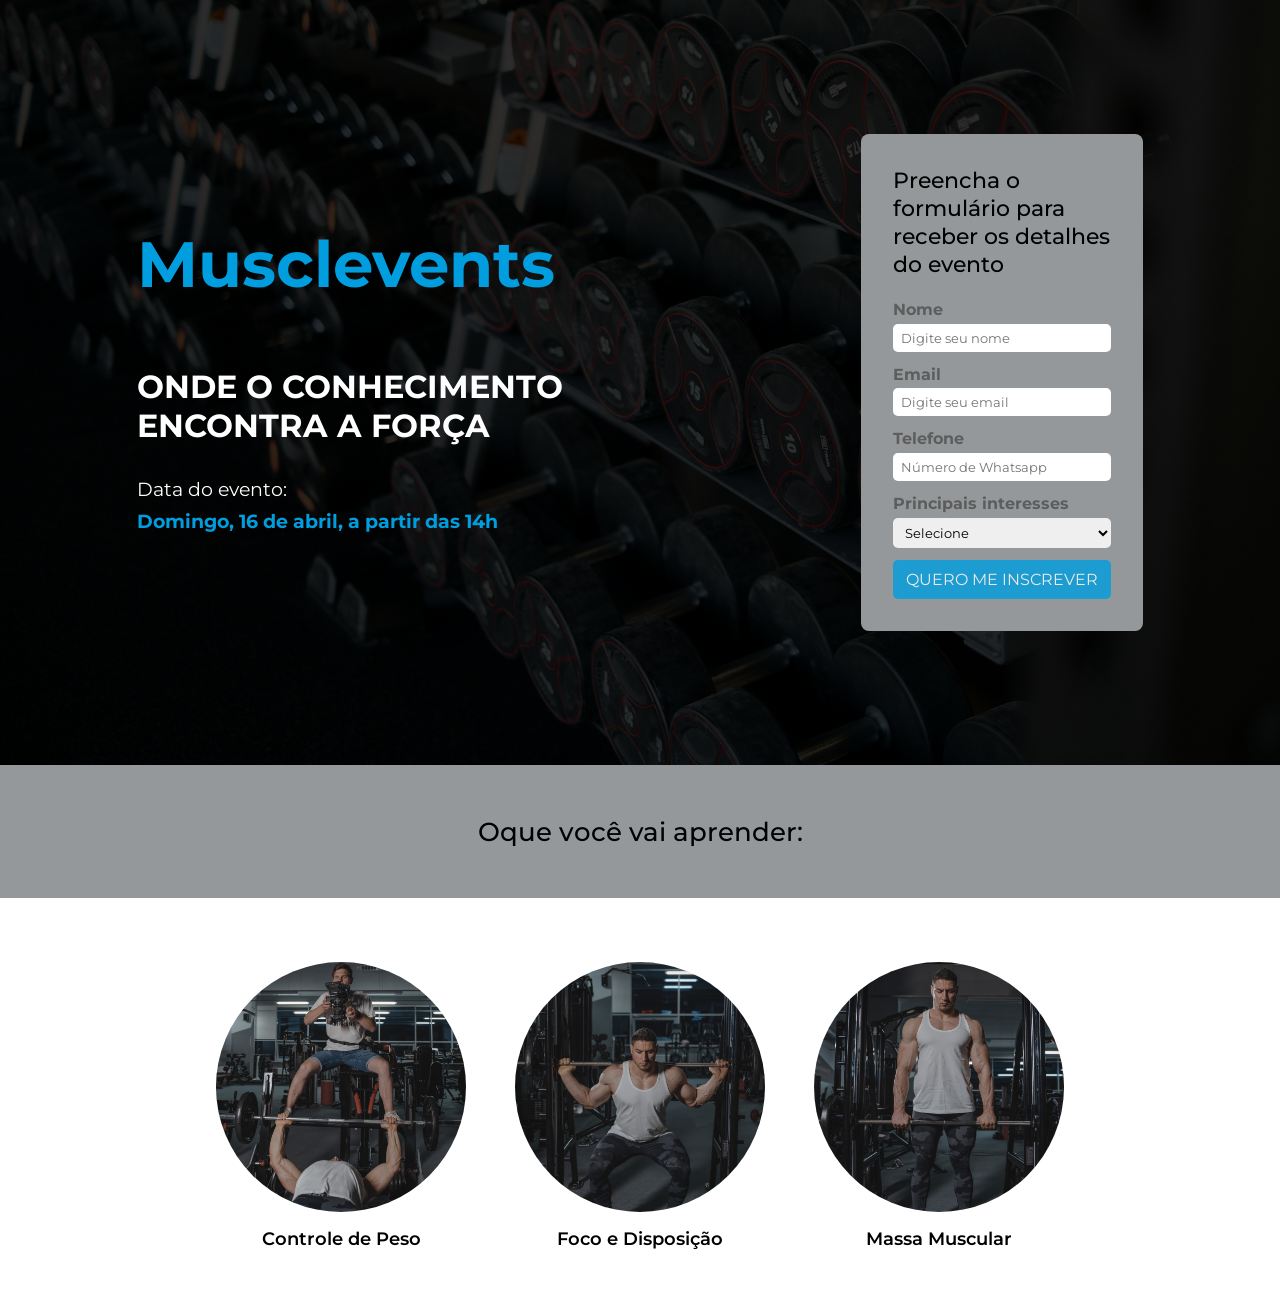
==== muscle.html @ 1042dc35 "Initial commit" ====
<!DOCTYPE html>
<html lang="pt-br">
<head>
    <meta charset="UTF-8">
    <meta http-equiv="X-UA-Compatible" content="IE=edge">
    <meta name="viewport" content="width=device-width, initial-scale=1.0">
    <link rel="stylesheet" href="style.css">
    <title>Musclevents</title>
</head>
<body>
    <header class="event">
        <div class="event-description">
            <h2>Musclevents</h2>
            <p class="about-event">Onde o Conhecimento Encontra a Força</p>
            <p>Data do evento:</p>
            <p class="event-date">Domingo, 16 de abril, a partir das 14h</p>
        </div>
        <div class="subscription-form">
            <p>Preencha o formulário para receber os detalhes do evento</p>
            <form action="#">
                <div class="form-group">
                    <label for="name">Nome</label>
                    <input type="text" name="name" id="name" placeholder="Digite seu nome" required>
                </div>
                <div class="form-group">
                    <label for="email">Email</label>
                    <input type="email" name="email" id="email" placeholder="Digite seu email" required>
                </div>
                <div class="form-group">
                    <label for="phone">Telefone</label>
                    <input type="text" name="phone" id="phone" placeholder="Número de Whatsapp" required>
                </div>
                <div class="form-group">
                    <label for="interest">Principais interesses</label>
                    <select name="interest" id="interest">
                        <option value="" disabled selected>Selecione</option>
                        <option value="weight-gain">Ganho de peso</option>
                        <option value="weight-loss">Perca de peso</option>
                        <option value="strength-increase">Aumento de força</option>
                        <option value="other">Outros..</option>
                    </select>
                </div>
                <input type="submit" value="Quero me inscrever" class="btn">
            </form>
        </div>
    </header>
    <section class="about-benefits">
        <h2>Oque você vai aprender:</h2>
        <div class="benefits">
            <div class="benefit">
                <div id="benefit-1" class="benefit-img"></div>
                <p>Controle de Peso</p>
            </div>
            <div class="benefit">
                <div id="benefit-2" class="benefit-img"></div>
                <p>Foco e Disposição</p>
            </div>
            <div class="benefit">
                <div id="benefit-3" class="benefit-img"></div>
                <p>Massa Muscular</p>
            </div>
        </div>
    </section>
</body>
</html>
---- style.css ----
@import url('https://fonts.googleapis.com/css2?family=Montserrat:wght@400;600;700&display=swap');

:root {
    --primary: #009EDF;
    --secondary: #95989A;
    --text-color: #fff;
    --text-secondary: #000;
    --text-tertiary: #5d5d5d;
}

* {
    margin: 0;
    padding: 0;
    box-sizing: border-box;
    font-family: 'Montserrat', sans-serif;
}

/*Event Header*/

.event {
    background: linear-gradient(rgba(0,0,0,0.8), rgba(0,0,0,0.8)), url(images/img1.jpg);
    background-position: center;
    background-size: cover;
    height: 85vh;
    display: flex;
    color: var(--text-color);
    justify-content: space-around;
    align-items: center;
}

.event-description h2,
.event-date{
    color: var(--primary);
}

.event-description h2 {
    font-size: 4em;
    margin-bottom: 1em;
}

.event-description .about-event {
    font-size: 2em;
    max-width: 450px;
    text-transform: uppercase;
    font-weight: bold;
    margin-bottom: 1em;
}

.event-description p {
    font-size: 1.2em;
    margin-bottom: .4em;
}

.event-date {
    font-weight: bold;
    font-size: 1.4em;
}

.subscription-form {
    background-color: var(--secondary);
    padding: 2em;
    max-width: 22%;
    border-radius: 8px;
}

.subscription-form p {
    margin-bottom: 1em;
    color: var(--text-secondary);
    font-size: 1.4em;
    font-weight: 500;
}

.form-group {
    display: flex;
    flex-direction: column;
    margin-bottom: .8em;
}

.form-group label {
    color: var(--text-tertiary);
    font-weight: bold;
    margin-bottom: .3em;
}

.form-group input,
.form-group select {
    padding: 6px 8px;
    border-radius: 5px;
    border: none;
    outline: none;
}

.btn {
    background-color: var(--primary);
    padding: 10px;
    color: var(--text-color);
    border: none;
    border-radius: 5px;
    width: 100%;
    text-transform: uppercase;
    font-size: 1em;
    cursor: pointer;
    opacity: .8;
}

.btn:hover {
    opacity: 1;
}

/*about-benefits*/

.about-benefits h2 {
    background-color: var(--secondary);
    text-align: center;
    padding: 2em;
    font-weight: 500;
    font-size: 1.6em;
}

.benefits {
    display: flex;
    justify-content: space-around;
    margin: 0 auto;
    padding: 4em;
    width: 80%;
}

.benefit {
    text-align: center;
}

.benefit p {
    font-size: 1.1em;
    font-weight: 600;
}

.benefit-img {
    width: 250px;
    height: 250px;
    border-radius: 50%;
    margin-bottom: 1em;
    background-size: cover;
}

#benefit-1 {
    background-position: bottom center;
    background-image: url(images/control.jpg);
}

#benefit-2 {
    background-position: center;
    background-image: url(images/focus.jpg);
}

#benefit-3 {
    background-position: center;
    background-image: url(images/muscle-mass.jpg);
}
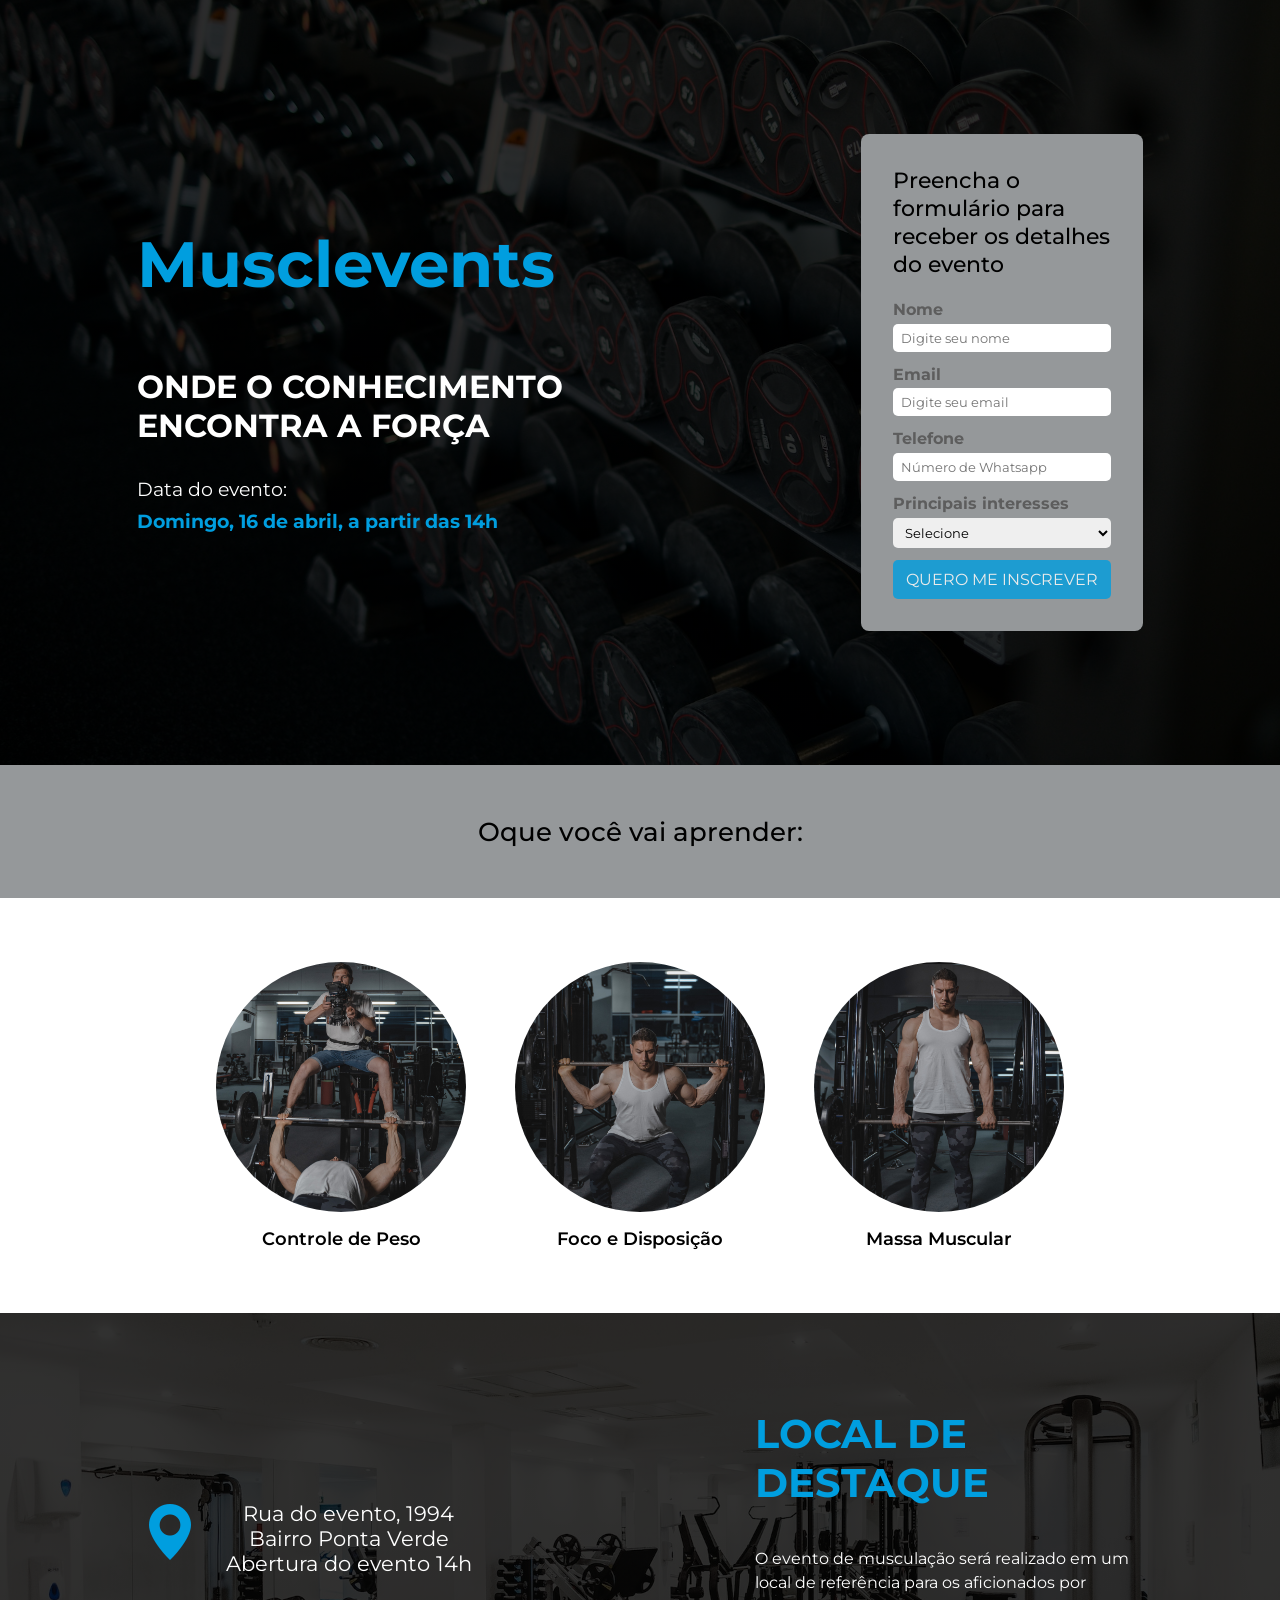
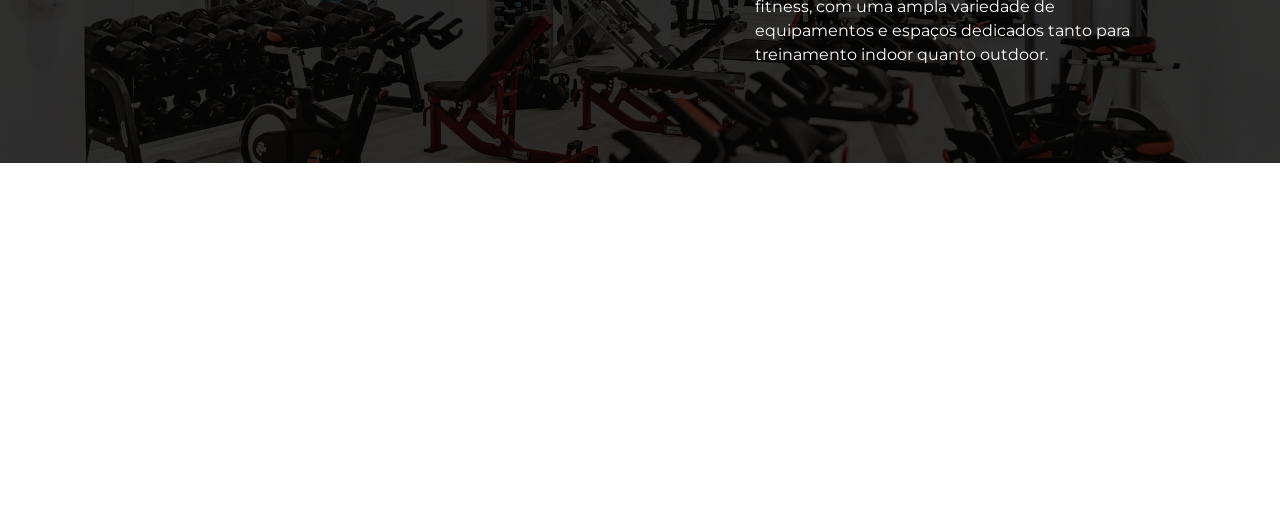
==== commit adee90c2: "adicionando seção location" ====
--- a/muscle.html
+++ b/muscle.html
@@ -5,6 +5,7 @@
     <meta http-equiv="X-UA-Compatible" content="IE=edge">
     <meta name="viewport" content="width=device-width, initial-scale=1.0">
     <link rel="stylesheet" href="style.css">
+    <link rel="stylesheet" href="https://cdn.jsdelivr.net/npm/bootstrap-icons@1.10.4/font/bootstrap-icons.css">
     <title>Musclevents</title>
 </head>
 <body>
@@ -61,5 +62,19 @@
             </div>
         </div>
     </section>
+    <section class="location">
+        <div class="addres">
+            <i class="bi bi-geo-alt-fill"></i>
+            <div class="addres-details">
+                <p>Rua do evento, 1994</p>
+                <p>Bairro Ponta Verde</p>
+                <p>Abertura do evento 14h</p>
+            </div>
+        </div>
+        <div class="about-location">
+            <h3>Local de destaque</h3>
+            <p>O evento de musculação será realizado em um local de referência para os aficionados por fitness, com uma ampla variedade de equipamentos e espaços dedicados tanto para treinamento indoor quanto outdoor.</p>
+        </div>
+    </section>
 </body>
 </html>
--- a/style.css
+++ b/style.css
@@ -13,6 +13,10 @@
     padding: 0;
     box-sizing: border-box;
     font-family: 'Montserrat', sans-serif;
+}
+
+body {
+    margin-bottom: 350px;
 }
 
 /*Event Header*/
@@ -155,4 +159,50 @@
 #benefit-3 {
     background-position: center;
     background-image: url(images/muscle-mass.jpg);
+}
+
+/*Location*/
+.location {
+    height: 450px;
+    background: linear-gradient(rgba(0,0,0,0.8), rgba(0,0,0,0.8)), url(images/location.jpg);
+    background-position: center;
+    background-size: cover;
+    display: flex;
+    align-items: center;
+    justify-content: space-around;
+    margin-bottom: 1em;
+    color: var(--text-color);
+}
+
+.addres,
+.about-location {
+    max-width: 30%;
+}
+
+.addres {
+    display: flex;
+}
+
+.addres i {
+    font-size: 3.5em;
+    color: var(--primary);
+    margin-right: .5em;
+}
+
+.addres-details p {
+    text-align: center;
+    font-size: 1.3em;
+}
+
+.about-location h3 {
+    color: var(--primary);
+    font-size: 2.5em;
+    font-weight: bold;
+    text-transform: uppercase;
+    margin-bottom: 1em;
+}
+
+.about-location p {
+    font-size: 1em;
+    line-height: 1.5;
 }
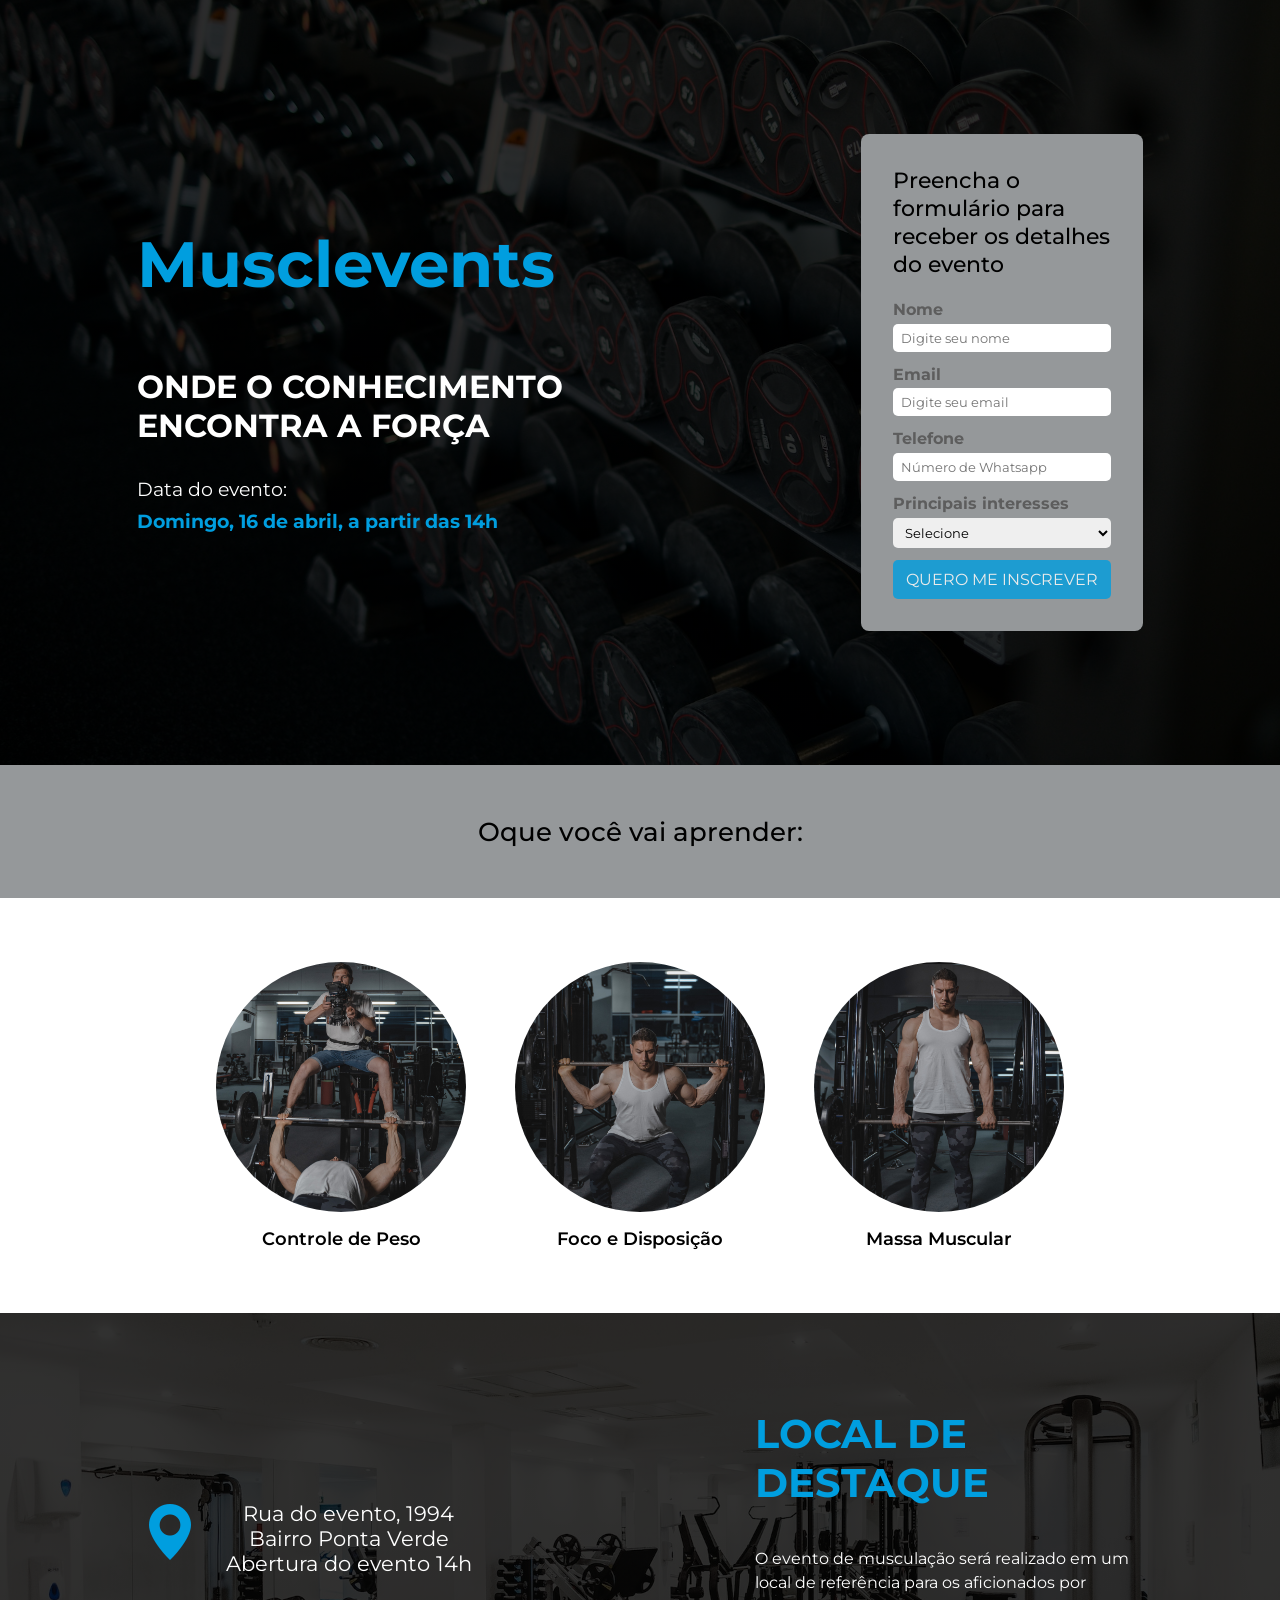
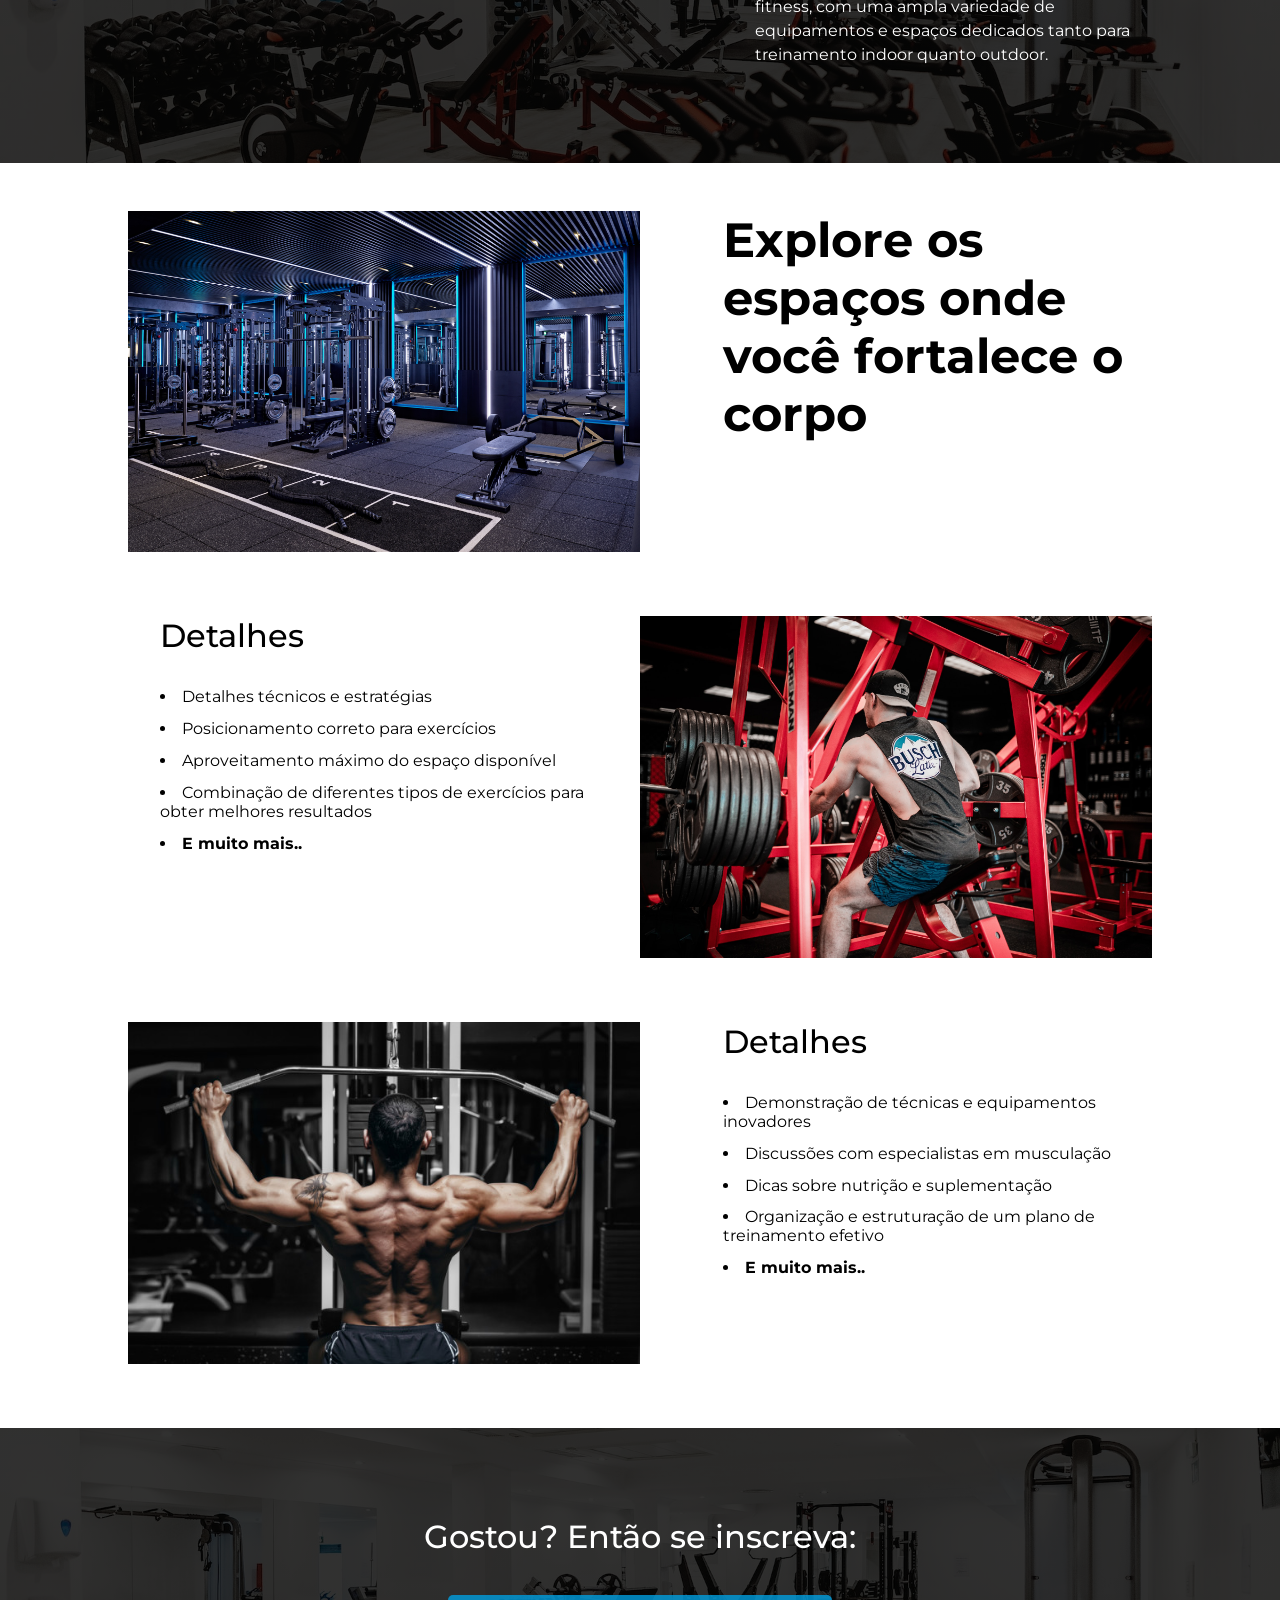
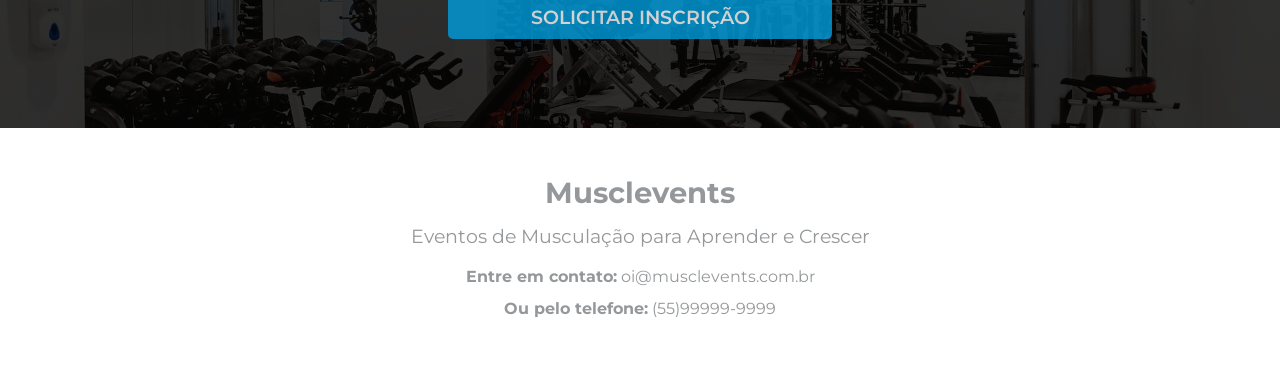
==== commit f99267cb: "Finalizando Footer" ====
--- a/muscle.html
+++ b/muscle.html
@@ -76,5 +76,49 @@
             <p>O evento de musculação será realizado em um local de referência para os aficionados por fitness, com uma ampla variedade de equipamentos e espaços dedicados tanto para treinamento indoor quanto outdoor.</p>
         </div>
     </section>
+    <section class="details">
+        <div class="detail" id="detail-1">
+            <img src="images/img1.png" alt="gym-muscle">
+            <div class="detail-description">
+                <h3>Explore os espaços onde você fortalece o corpo</h3>
+            </div>
+        </div>
+        <div class="detail" id="detail-2">
+            <div class="detail-description">
+                <h3>Detalhes</h3>
+                <ul>
+                    <li>Detalhes técnicos e estratégias</li>
+                    <li>Posicionamento correto para exercícios</li>
+                    <li>Aproveitamento máximo do espaço disponível</li>
+                    <li>Combinação de diferentes tipos de exercícios para obter melhores resultados</li>
+                    <li>E muito mais..</li>
+                </ul>
+            </div>
+            <img src="images/img2.jpg" alt="gym-muscle">
+        </div>
+        <div class="detail" id="detail-3">
+            <img src="images/img3.jpg" alt="gym-muscle">
+            <div class="detail-description">
+                <h3>Detalhes</h3>
+                <ul>
+                    <li>Demonstração de técnicas e equipamentos inovadores</li>
+                    <li>Discussões com especialistas em musculação</li>
+                    <li>Dicas sobre nutrição e suplementação</li>
+                    <li>Organização e estruturação de um plano de treinamento efetivo</li>
+                    <li>E muito mais..</li>
+                </ul>
+            </div>
+        </div>
+    </section>
+    <section class="requests-registration">
+        <h3>Gostou? Então se inscreva:</h3>
+        <button class="btn">Solicitar inscrição</button>
+    </section>
+    <footer class="footer">
+        <h3>Musclevents</h3>
+        <p>Eventos de Musculação para Aprender e Crescer</p>
+        <p><span>Entre em contato:</span> oi@musclevents.com.br</p>
+        <p><span>Ou pelo telefone:</span> (55)99999-9999</p>
+    </footer>
 </body>
 </html>
--- a/style.css
+++ b/style.css
@@ -13,10 +13,6 @@
     padding: 0;
     box-sizing: border-box;
     font-family: 'Montserrat', sans-serif;
-}
-
-body {
-    margin-bottom: 350px;
 }
 
 /*Event Header*/
@@ -170,7 +166,7 @@
     display: flex;
     align-items: center;
     justify-content: space-around;
-    margin-bottom: 1em;
+    margin-bottom: 3em;
     color: var(--text-color);
 }
 
@@ -205,4 +201,104 @@
 .about-location p {
     font-size: 1em;
     line-height: 1.5;
+}
+
+/*Details*/
+.details {
+    width: 80%;
+    margin: 0 auto;
+}
+
+.detail {
+    display: flex;
+    align-items: flex-start;
+    justify-content: space-between;
+    gap: 5%;
+    margin-bottom: 4em;
+}
+
+.detail img {
+    width: 50%;
+}
+
+.detail h3 {
+    font-weight: 500;
+    font-size: 2em;
+    margin-bottom: 1em;
+}
+
+#detail-1 h3 {
+    font-weight: 700;
+    font-size: 3em;
+}
+
+.detail-description {
+    width: 100%;
+    padding-left: 2em;
+}
+
+.detail-description ul {
+    list-style-position: inside;
+}
+
+.detail-description ul li {
+    margin-bottom: .8em;
+}
+
+.detail-description ul li:last-child {
+    font-weight: bold;
+}
+
+/*Requests*/
+.requests-registration {
+    background: linear-gradient(rgba(0,0,0,0.8), rgba(0,0,0,0.8)), url(images/location.jpg);
+    background-position: center;
+    background-size: cover;
+    height: 300px;
+    display: flex;
+    align-items: center;
+    justify-content: center;
+    flex-direction: column;
+    color: var(--text-color);
+}
+
+.requests-registration h3 {
+    font-weight: 500;
+    font-size: 2em;
+    margin-bottom: 1.2em;
+}
+
+.requests-registration .btn {
+    width: 30%;
+    margin: 0 auto;
+    font-weight: 600;
+    font-size: 1.2em
+}
+
+/*Footer*/
+.footer {
+    text-align: center;
+    color: var(--secondary);
+    height: 250px;
+    display: flex;
+    flex-direction: column;
+    justify-content: center;
+}
+
+.footer h3 {
+    font-size: 1.8em;
+    margin-bottom: .5em;
+}
+
+.footer p:nth-child(2) {
+    font-size: 1.2em;
+    margin-bottom: 1em;
+}
+
+.footer span {
+    font-weight: bold;
+}
+
+.footer p {
+    margin-bottom: .8em;
 }
